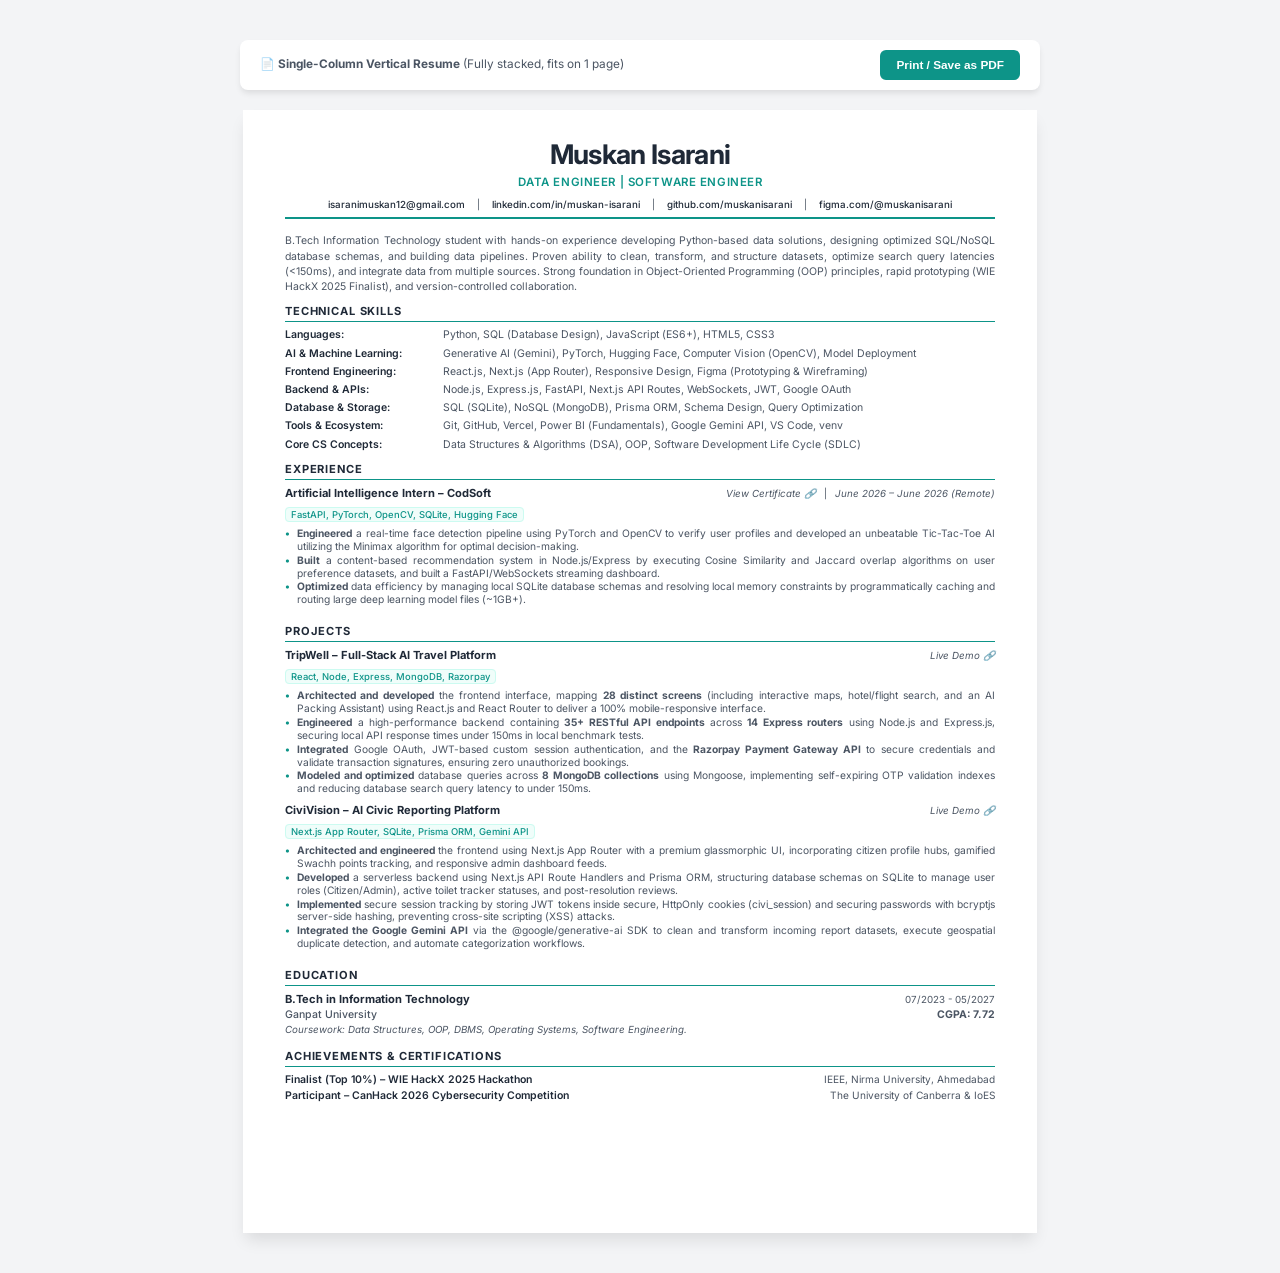
==== resume.html @ 42363450 "Initial commit of Muskan Isarani Portfolio" ====
<!DOCTYPE html>
<html lang="en">
<head>
    <meta charset="UTF-8">
    <meta name="viewport" content="width=device-width, initial-scale=1.0">
    <title>Muskan Isarani - Resume</title>
    <!-- Google Fonts: Inter for premium, clean typography -->
    <link rel="preconnect" href="https://fonts.googleapis.com">
    <link rel="preconnect" href="https://fonts.gstatic.com" crossorigin>
    <link href="https://fonts.googleapis.com/css2?family=Inter:wght@300;400;500;600;700&display=swap" rel="stylesheet">
    
    <style>
        :root {
            --primary-color: #0d9488; /* Premium Teal */
            --text-dark: #1f2937;    /* Charcoal */
            --text-light: #4b5563;   /* Slate Gray */
            --border-color: #e5e7eb; /* Soft border */
        }

        html {
            font-size: 13.5px;
        }

        /* Base Reset */
        * {
            box-sizing: border-box;
            margin: 0;
            padding: 0;
        }

        body {
            font-family: 'Inter', sans-serif;
            color: var(--text-dark);
            line-height: 1.35;
            background-color: #f3f4f6;
            padding: 40px 0;
            -webkit-font-smoothing: antialiased;
        }

        /* Non-Printable Floating Action Bar */
        .action-bar {
            max-width: 800px;
            margin: 0 auto 20px auto;
            display: flex;
            justify-content: space-between;
            align-items: center;
            padding: 10px 20px;
            background: #fff;
            border-radius: 8px;
            box-shadow: 0 4px 6px -1px rgba(0, 0, 0, 0.1);
        }

        .action-bar span {
            font-size: 0.875rem;
            color: var(--text-light);
        }

        .btn-print {
            background-color: var(--primary-color);
            color: white;
            border: none;
            padding: 8px 16px;
            font-weight: 600;
            border-radius: 6px;
            cursor: pointer;
            font-size: 0.875rem;
            transition: background 0.2s;
        }

        .btn-print:hover {
            background-color: #0f766e;
        }

        /* A4 Page Container (Pure Single Column Layout) */
        .page {
            width: 210mm;
            min-height: 297mm;
            height: 297mm; /* Enforce single page height */
            background: #fff;
            margin: 0 auto;
            padding: 30px 42px 20px 42px; /* Adjusted padding to ensure everything fits on 1 page */
            box-shadow: 0 10px 15px -3px rgba(0, 0, 0, 0.1);
            position: relative;
            display: flex;
            flex-direction: column;
            overflow: hidden; /* Prevent overflow onto page 2 */
        }

        /* Header Section */
        header {
            text-align: center;
            margin-bottom: 14px;
            border-bottom: 2px solid var(--primary-color);
            padding-bottom: 6px;
        }

        header h1 {
            font-size: 2rem;
            font-weight: 700;
            color: var(--text-dark);
            letter-spacing: -0.025em;
            line-height: 1.1;
        }

        header .subtitle {
            font-size: 0.85rem;
            font-weight: 600;
            color: var(--primary-color);
            margin-top: 5px;
            text-transform: uppercase;
            letter-spacing: 0.05em;
        }

        /* Horizontal Contact Details Row */
        .contact-row {
            display: flex;
            justify-content: center;
            flex-wrap: wrap;
            gap: 12px;
            font-size: 0.725rem;
            color: var(--text-light);
            margin-top: 8px;
        }

        .contact-row a {
            color: var(--text-dark);
            text-decoration: none;
            font-weight: 500;
            display: flex;
            align-items: center;
        }

        .contact-row a:hover {
            color: var(--primary-color);
            text-decoration: underline;
        }

        /* Summary Statement */
        .summary-box {
            font-size: 0.78rem;
            color: var(--text-light);
            margin-bottom: 10px;
            text-align: justify;
            line-height: 1.45;
        }

        /* Section Headings */
        section {
            margin-bottom: 10px;
        }

        section h2 {
            font-size: 0.825rem;
            font-weight: 700;
            color: var(--text-dark);
            text-transform: uppercase;
            letter-spacing: 0.075em;
            border-bottom: 1.5px solid var(--primary-color);
            padding-bottom: 2px;
            margin-bottom: 6px;
        }

        /* Skills Section */
        .skills-grid {
            display: flex;
            flex-direction: column;
            gap: 4px;
        }

        .skills-row {
            font-size: 0.78rem;
            line-height: 1.35;
        }

        .skills-row strong {
            color: var(--text-dark);
            font-weight: 600;
            display: inline-block;
            width: 155px;
        }

        .skills-row span {
            color: var(--text-light);
        }

        /* Experience & Project Entry Styling */
        .experience-item, .project-item {
            margin-bottom: 8px;
        }

        .experience-header, .project-header {
            display: flex;
            justify-content: space-between;
            align-items: baseline;
            margin-bottom: 2px;
        }

        .experience-title-container, .project-title-container {
            display: flex;
            align-items: center;
            flex-wrap: wrap;
            gap: 8px;
        }

        .experience-title, .project-title {
            font-size: 0.825rem;
            font-weight: 700;
            color: var(--text-dark);
        }

        /* Clickable Certificate inside experience */
        .experience-title a {
            color: var(--text-dark);
            text-decoration: none;
            border-bottom: 1px dashed var(--primary-color);
        }
        .experience-title a:hover {
            color: var(--primary-color);
            border-bottom-style: solid;
        }

        .experience-tech, .project-tech {
            font-size: 0.7rem;
            font-weight: 500;
            color: var(--primary-color);
            background-color: #f0fdfa;
            padding: 1px 5px;
            border-radius: 4px;
            border: 0.5px solid #ccfbf1;
        }

        .experience-date, .project-link {
            font-size: 0.725rem;
            color: var(--text-light);
            text-decoration: none;
            font-style: italic;
        }

        .project-link:hover {
            text-decoration: underline;
            color: var(--primary-color);
        }

        .experience-bullets, .project-bullets {
            list-style-type: none;
            padding-left: 0;
        }

        .experience-bullets li, .project-bullets li {
            position: relative;
            padding-left: 12px;
            font-size: 0.76rem;
            color: var(--text-light);
            margin-bottom: 1px;
            text-align: justify;
            line-height: 1.25;
        }

        .experience-bullets li::before, .project-bullets li::before {
            content: "•";
            color: var(--primary-color);
            font-weight: bold;
            position: absolute;
            left: 0;
            top: 0;
        }

        /* Education Layout */
        .edu-item {
            margin-bottom: 2px;
        }

        .edu-header {
            display: flex;
            justify-content: space-between;
            align-items: baseline;
        }

        .edu-degree {
            font-size: 0.825rem;
            font-weight: 700;
            color: var(--text-dark);
        }

        .edu-date {
            font-size: 0.725rem;
            color: var(--text-light);
        }

        .edu-school {
            font-size: 0.78rem;
            color: var(--text-light);
            display: flex;
            justify-content: space-between;
            margin-top: 1px;
            font-weight: 500;
        }

        .edu-courses {
            font-size: 0.725rem;
            color: var(--text-light);
            margin-top: 2px;
            font-style: italic;
            line-height: 1.3;
        }

        /* Achievements / Certifications Styling */
        .cert-list {
            display: flex;
            flex-direction: column;
            gap: 2px;
        }

        .cert-item {
            display: flex;
            justify-content: space-between;
            font-size: 0.78rem;
            line-height: 1.35;
        }

        .cert-name {
            font-weight: 600;
            color: var(--text-dark);
        }

        .cert-name a {
            color: var(--text-dark);
            text-decoration: none;
            transition: all 0.2s;
        }

        .cert-name a:hover {
            color: var(--primary-color);
            text-decoration: underline;
        }

        .cert-issuer {
            color: var(--text-light);
            font-size: 0.75rem;
            text-align: right;
        }

        /* Responsive Preview */
        @media screen and (max-width: 900px) {
            body {
                padding: 10px;
                background-color: #fff;
            }
            .action-bar {
                max-width: 100%;
            }
            .page {
                width: 100%;
                height: auto;
                min-height: initial;
                padding: 20px;
                box-shadow: none;
            }
        }

        /* Print Settings for standard single-page PDF generation */
        @media print {
            @page {
                size: A4;
                margin: 0;
            }
            body {
                background-color: #fff;
                padding: 0;
            }
            .action-bar {
                display: none !important;
            }
            .page {
                box-shadow: none;
                margin: 0;
                padding: 28px 42px 12px 42px;
                width: 210mm;
                height: 297mm;
                overflow: hidden;
            }
            header {
                margin-bottom: 6px !important;
            }
            .summary-box {
                margin-bottom: 6px !important;
            }
            section {
                margin-bottom: 6px !important;
            }
            .experience-item, .project-item {
                margin-bottom: 4px !important;
            }
            :root {
                --primary-color: #0f766e;
                --text-dark: #000;
                --text-light: #27272a;
            }
            .experience-tech, .project-tech {
                background-color: transparent;
                border: none;
                padding: 0;
                font-weight: bold;
            }
            .cert-name a, .experience-title a {
                border-bottom: none;
            }
        }
    </style>
</head>
<body>

    <!-- Floating Action Bar for Previewer -->
    <div class="action-bar">
        <span>📄 <strong>Single-Column Vertical Resume</strong> (Fully stacked, fits on 1 page)</span>
        <button class="btn-print" onclick="window.print()">Print / Save as PDF</button>
    </div>

    <!-- The actual A4 Resume Sheet -->
    <div class="page">
        
        <!-- Header -->
        <header>
            <h1>Muskan Isarani</h1>
            <div class="subtitle">Data Engineer | Software Engineer</div>
            <div class="contact-row">
                <a href="mailto:isaranimuskan12@gmail.com">isaranimuskan12@gmail.com</a> |
                <a href="https://www.linkedin.com/in/muskan-isarani-6598b2292" target="_blank">linkedin.com/in/muskan-isarani</a> |
                <a href="https://github.com/muskanisarani" target="_blank">github.com/muskanisarani</a> |
                <a href="https://figma.com/@muskanisarani" target="_blank">figma.com/@muskanisarani</a>
            </div>
        </header>

        <!-- Professional Summary -->
        <div class="summary-box">
            B.Tech Information Technology student with hands-on experience developing Python-based data solutions, designing optimized SQL/NoSQL database schemas, and building data pipelines. Proven ability to clean, transform, and structure datasets, optimize search query latencies (<150ms), and integrate data from multiple sources. Strong foundation in Object-Oriented Programming (OOP) principles, rapid prototyping (WIE HackX 2025 Finalist), and version-controlled collaboration.
        </div>

        <!-- Skills Section -->
        <section>
            <h2>Technical Skills</h2>
            <div class="skills-grid">
                <div class="skills-row">
                    <strong>Languages:</strong> <span>Python, SQL (Database Design), JavaScript (ES6+), HTML5, CSS3</span>
                </div>
                <div class="skills-row">
                    <strong>AI & Machine Learning:</strong> <span>Generative AI (Gemini), PyTorch, Hugging Face, Computer Vision (OpenCV), Model Deployment</span>
                </div>
                <div class="skills-row">
                    <strong>Frontend Engineering:</strong> <span>React.js, Next.js (App Router), Responsive Design, Figma (Prototyping & Wireframing)</span>
                </div>
                <div class="skills-row">
                    <strong>Backend & APIs:</strong> <span>Node.js, Express.js, FastAPI, Next.js API Routes, WebSockets, JWT, Google OAuth</span>
                </div>
                <div class="skills-row">
                    <strong>Database & Storage:</strong> <span>SQL (SQLite), NoSQL (MongoDB), Prisma ORM, Schema Design, Query Optimization</span>
                </div>
                <div class="skills-row">
                    <strong>Tools & Ecosystem:</strong> <span>Git, GitHub, Vercel, Power BI (Fundamentals), Google Gemini API, VS Code, venv</span>
                </div>
                <div class="skills-row">
                    <strong>Core CS Concepts:</strong> <span>Data Structures & Algorithms (DSA), OOP, Software Development Life Cycle (SDLC)</span>
                </div>
            </div>
        </section>

        <!-- Experience Section -->
        <section>
            <h2>Experience</h2>
            <div class="experience-item">
                <div class="experience-header">
                    <span class="experience-title">Artificial Intelligence Intern – CodSoft</span>
                    <div style="display: flex; align-items: baseline; gap: 8px; flex-shrink: 0; white-space: nowrap;">
                        <a href="https://drive.google.com/file/d/11BqwHcgQ6xSdrGNq6m_fzg6-Cg9ao299/view?usp=drive_link" class="project-link" target="_blank">View Certificate 🔗</a>
                        <span style="color: var(--text-light); font-size: 0.725rem;">|</span>
                        <span class="experience-date">June 2026 – June 2026 (Remote)</span>
                    </div>
                </div>
                <div style="margin-top: 3px; margin-bottom: 5px;">
                    <span class="experience-tech">FastAPI, PyTorch, OpenCV, SQLite, Hugging Face</span>
                </div>
                <ul class="experience-bullets">
                    <li><strong>Engineered</strong> a real-time face detection pipeline using PyTorch and OpenCV to verify user profiles and developed an unbeatable Tic-Tac-Toe AI utilizing the Minimax algorithm for optimal decision-making.</li>
                    <li><strong>Built</strong> a content-based recommendation system in Node.js/Express by executing Cosine Similarity and Jaccard overlap algorithms on user preference datasets, and built a FastAPI/WebSockets streaming dashboard.</li>
                    <li><strong>Optimized</strong> data efficiency by managing local SQLite database schemas and resolving local memory constraints by programmatically caching and routing large deep learning model files (~1GB+).</li>
                </ul>
            </div>
        </section>

        <!-- Projects Section -->
        <section>
            <h2>Projects</h2>

            <!-- Project 1: TripWell -->
            <div class="project-item">
                <div class="project-header">
                    <span class="project-title">TripWell – Full-Stack AI Travel Platform</span>
                    <a href="https://travel-tourism-usj1.vercel.app/" class="project-link" target="_blank">Live Demo 🔗</a>
                </div>
                <div style="margin-top: 3px; margin-bottom: 5px;">
                    <span class="project-tech">React, Node, Express, MongoDB, Razorpay</span>
                </div>
                <ul class="project-bullets">
                    <li><strong>Architected and developed</strong> the frontend interface, mapping <strong>28 distinct screens</strong> (including interactive maps, hotel/flight search, and an AI Packing Assistant) using React.js and React Router to deliver a 100% mobile-responsive interface.</li>
                    <li><strong>Engineered</strong> a high-performance backend containing <strong>35+ RESTful API endpoints</strong> across <strong>14 Express routers</strong> using Node.js and Express.js, securing local API response times under 150ms in local benchmark tests.</li>
                    <li><strong>Integrated</strong> Google OAuth, JWT-based custom session authentication, and the <strong>Razorpay Payment Gateway API</strong> to secure credentials and validate transaction signatures, ensuring zero unauthorized bookings.</li>
                    <li><strong>Modeled and optimized</strong> database queries across <strong>8 MongoDB collections</strong> using Mongoose, implementing self-expiring OTP validation indexes and reducing database search query latency to under 150ms.</li>
                </ul>
            </div>

            <!-- Project 2: CiviVision -->
            <div class="project-item">
                <div class="project-header">
                    <span class="project-title">CiviVision – AI Civic Reporting Platform</span>
                    <a href="https://civi-vision-z3n9.vercel.app/" class="project-link" target="_blank">Live Demo 🔗</a>
                </div>
                <div style="margin-top: 3px; margin-bottom: 5px;">
                    <span class="project-tech">Next.js App Router, SQLite, Prisma ORM, Gemini API</span>
                </div>
                <ul class="project-bullets">
                    <li><strong>Architected and engineered</strong> the frontend using Next.js App Router with a premium glassmorphic UI, incorporating citizen profile hubs, gamified Swachh points tracking, and responsive admin dashboard feeds.</li>
                    <li><strong>Developed</strong> a serverless backend using Next.js API Route Handlers and Prisma ORM, structuring database schemas on SQLite to manage user roles (Citizen/Admin), active toilet tracker statuses, and post-resolution reviews.</li>
                    <li><strong>Implemented</strong> secure session tracking by storing JWT tokens inside secure, HttpOnly cookies (civi_session) and securing passwords with bcryptjs server-side hashing, preventing cross-site scripting (XSS) attacks.</li>
                    <li><strong>Integrated the Google Gemini API</strong> via the @google/generative-ai SDK to clean and transform incoming report datasets, execute geospatial duplicate detection, and automate categorization workflows.</li>
                </ul>
            </div>
        </section>

        <!-- Education Section -->
        <section>
            <h2>Education</h2>
            <div class="edu-item">
                <div class="edu-header">
                    <span class="edu-degree">B.Tech in Information Technology</span>
                    <span class="edu-date">07/2023 - 05/2027</span>
                </div>
                <div class="edu-school">
                    <span>Ganpat University</span>
                    <strong>CGPA: 7.72</strong>
                </div>
                <div class="edu-courses">
                    Coursework: Data Structures, OOP, DBMS, Operating Systems, Software Engineering.
                </div>
            </div>
        </section>

        <!-- Achievements & Certifications Section -->
        <section>
            <h2>Achievements & Certifications</h2>
            <div class="cert-list">
                <div class="cert-item">
                    <span class="cert-name">
                        <a href="https://drive.google.com/file/d/1sWoZy0iqPy7rMLduyPLe1GUw33VlidmS/view?usp=drive_link" target="_blank">Finalist (Top 10%) – WIE HackX 2025 Hackathon</a>
                    </span>
                    <span class="cert-issuer">IEEE, Nirma University, Ahmedabad</span>
                </div>
                <div class="cert-item">
                    <span class="cert-name">
                        <a href="https://drive.google.com/file/d/1J5R0LzPWki7Vxp1uyw0KOpNTyVMEapX8/view?usp=drive_link" target="_blank">Participant – CanHack 2026 Cybersecurity Competition</a>
                    </span>
                    <span class="cert-issuer">The University of Canberra & IoES</span>
                </div>
            </div>
        </section>

    </div>

</body>
</html>
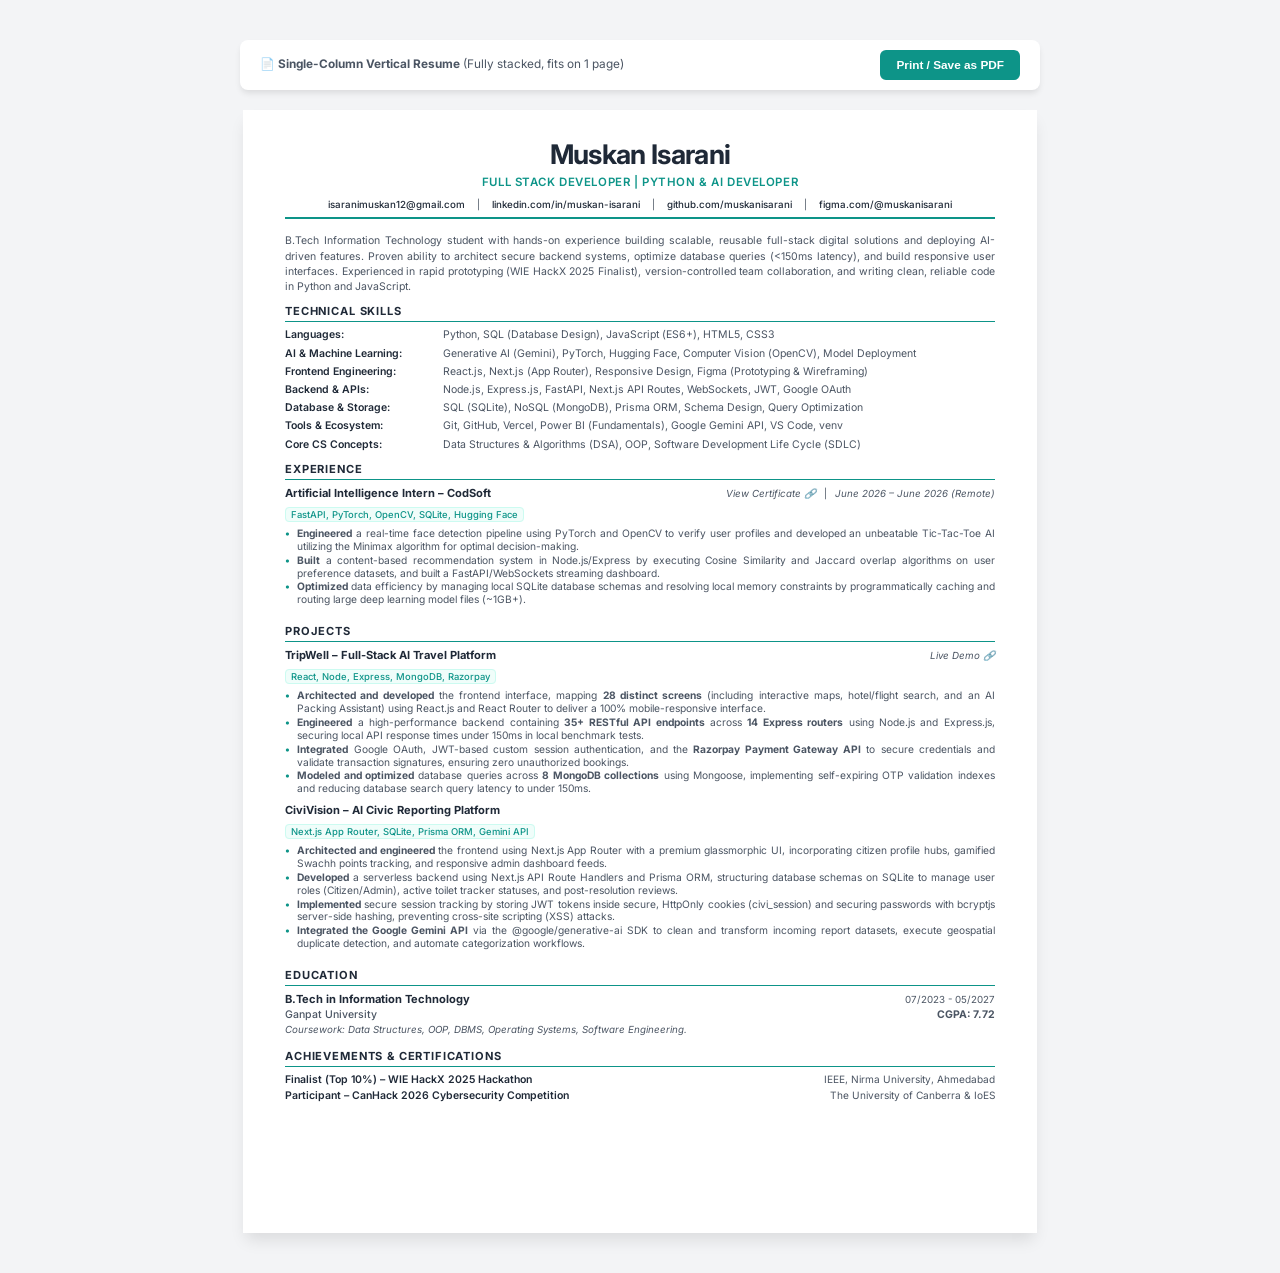
==== commit 1b419095: "Update title to Full Stack Developer and remove CiviVision live demo link" ====
--- a/resume.html
+++ b/resume.html
@@ -422,7 +422,7 @@
         <!-- Header -->
         <header>
             <h1>Muskan Isarani</h1>
-            <div class="subtitle">Data Engineer | Software Engineer</div>
+            <div class="subtitle">FULL STACK DEVELOPER | PYTHON & AI DEVELOPER</div>
             <div class="contact-row">
                 <a href="mailto:isaranimuskan12@gmail.com">isaranimuskan12@gmail.com</a> |
                 <a href="https://www.linkedin.com/in/muskan-isarani-6598b2292" target="_blank">linkedin.com/in/muskan-isarani</a> |
@@ -433,7 +433,7 @@
 
         <!-- Professional Summary -->
         <div class="summary-box">
-            B.Tech Information Technology student with hands-on experience developing Python-based data solutions, designing optimized SQL/NoSQL database schemas, and building data pipelines. Proven ability to clean, transform, and structure datasets, optimize search query latencies (<150ms), and integrate data from multiple sources. Strong foundation in Object-Oriented Programming (OOP) principles, rapid prototyping (WIE HackX 2025 Finalist), and version-controlled collaboration.
+            B.Tech Information Technology student with hands-on experience building scalable, reusable full-stack digital solutions and deploying AI-driven features. Proven ability to architect secure backend systems, optimize database queries (&lt;150ms latency), and build responsive user interfaces. Experienced in rapid prototyping (WIE HackX 2025 Finalist), version-controlled team collaboration, and writing clean, reliable code in Python and JavaScript.
         </div>
 
         <!-- Skills Section -->
@@ -512,7 +512,6 @@
             <div class="project-item">
                 <div class="project-header">
                     <span class="project-title">CiviVision – AI Civic Reporting Platform</span>
-                    <a href="https://civi-vision-z3n9.vercel.app/" class="project-link" target="_blank">Live Demo 🔗</a>
                 </div>
                 <div style="margin-top: 3px; margin-bottom: 5px;">
                     <span class="project-tech">Next.js App Router, SQLite, Prisma ORM, Gemini API</span>
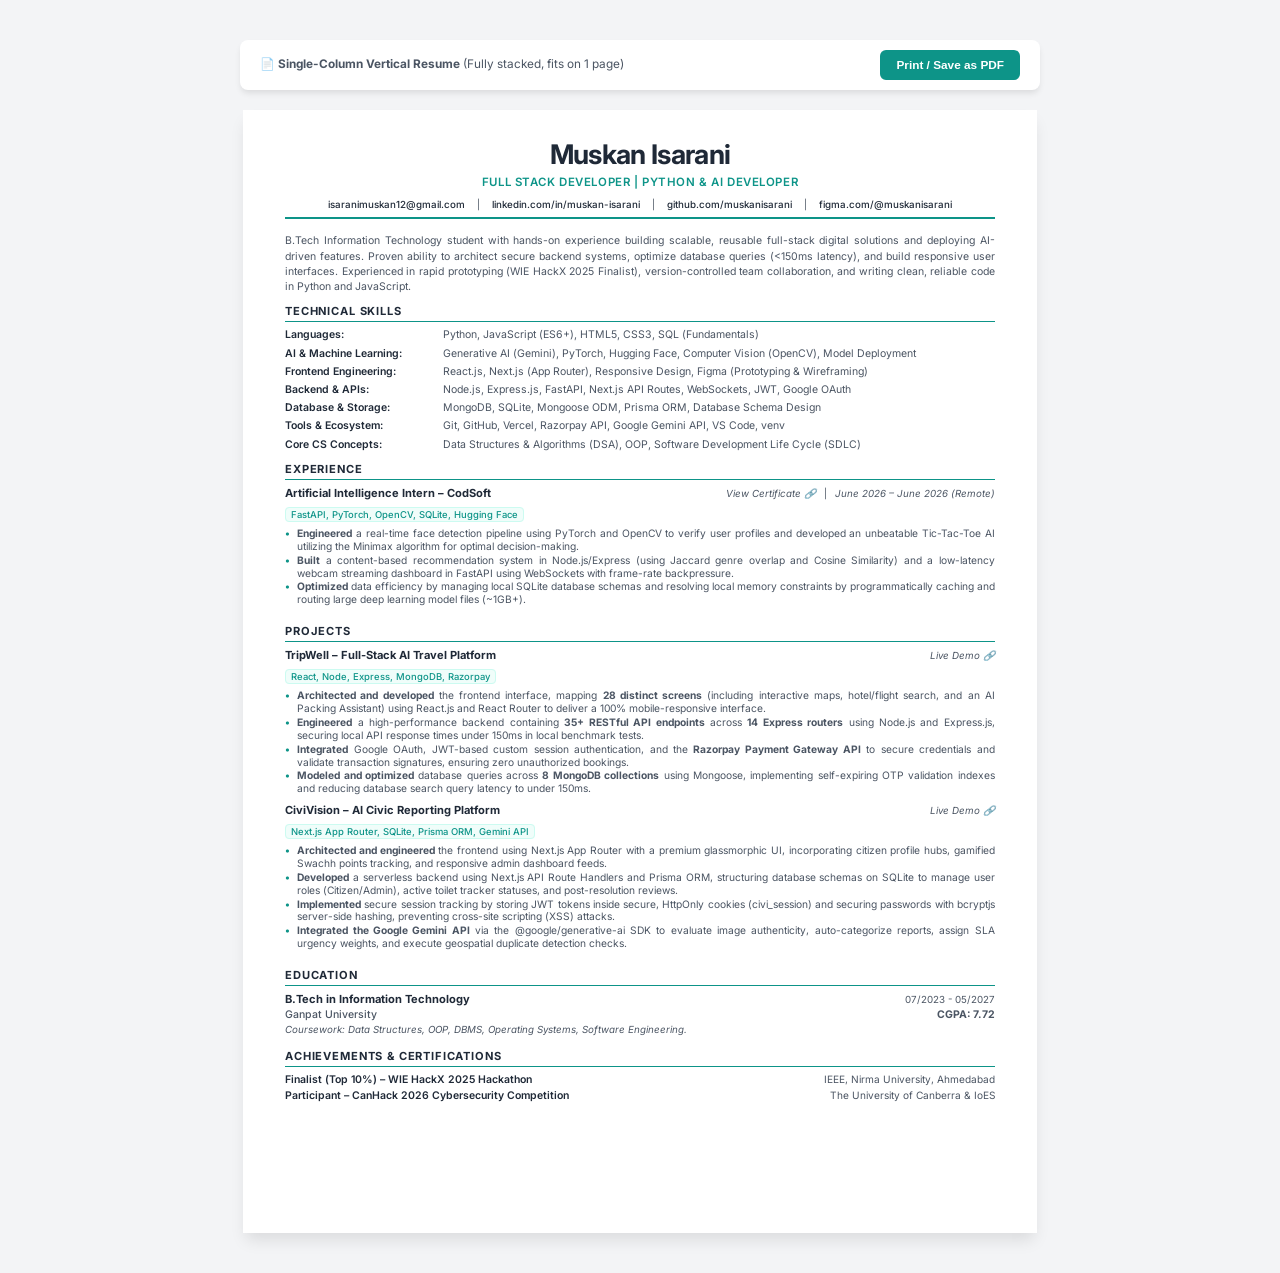
==== commit 4f4686b4: "Update title to Full Stack Developer and CiviVision URL to https://civivision.vercel.app/" ====
--- a/resume.html
+++ b/resume.html
@@ -441,7 +441,7 @@
             <h2>Technical Skills</h2>
             <div class="skills-grid">
                 <div class="skills-row">
-                    <strong>Languages:</strong> <span>Python, SQL (Database Design), JavaScript (ES6+), HTML5, CSS3</span>
+                    <strong>Languages:</strong> <span>Python, JavaScript (ES6+), HTML5, CSS3, SQL (Fundamentals)</span>
                 </div>
                 <div class="skills-row">
                     <strong>AI & Machine Learning:</strong> <span>Generative AI (Gemini), PyTorch, Hugging Face, Computer Vision (OpenCV), Model Deployment</span>
@@ -453,10 +453,10 @@
                     <strong>Backend & APIs:</strong> <span>Node.js, Express.js, FastAPI, Next.js API Routes, WebSockets, JWT, Google OAuth</span>
                 </div>
                 <div class="skills-row">
-                    <strong>Database & Storage:</strong> <span>SQL (SQLite), NoSQL (MongoDB), Prisma ORM, Schema Design, Query Optimization</span>
-                </div>
-                <div class="skills-row">
-                    <strong>Tools & Ecosystem:</strong> <span>Git, GitHub, Vercel, Power BI (Fundamentals), Google Gemini API, VS Code, venv</span>
+                    <strong>Database & Storage:</strong> <span>MongoDB, SQLite, Mongoose ODM, Prisma ORM, Database Schema Design</span>
+                </div>
+                <div class="skills-row">
+                    <strong>Tools & Ecosystem:</strong> <span>Git, GitHub, Vercel, Razorpay API, Google Gemini API, VS Code, venv</span>
                 </div>
                 <div class="skills-row">
                     <strong>Core CS Concepts:</strong> <span>Data Structures & Algorithms (DSA), OOP, Software Development Life Cycle (SDLC)</span>
@@ -481,7 +481,7 @@
                 </div>
                 <ul class="experience-bullets">
                     <li><strong>Engineered</strong> a real-time face detection pipeline using PyTorch and OpenCV to verify user profiles and developed an unbeatable Tic-Tac-Toe AI utilizing the Minimax algorithm for optimal decision-making.</li>
-                    <li><strong>Built</strong> a content-based recommendation system in Node.js/Express by executing Cosine Similarity and Jaccard overlap algorithms on user preference datasets, and built a FastAPI/WebSockets streaming dashboard.</li>
+                    <li><strong>Built</strong> a content-based recommendation system in Node.js/Express (using Jaccard genre overlap and Cosine Similarity) and a low-latency webcam streaming dashboard in FastAPI using WebSockets with frame-rate backpressure.</li>
                     <li><strong>Optimized</strong> data efficiency by managing local SQLite database schemas and resolving local memory constraints by programmatically caching and routing large deep learning model files (~1GB+).</li>
                 </ul>
             </div>
@@ -512,6 +512,7 @@
             <div class="project-item">
                 <div class="project-header">
                     <span class="project-title">CiviVision – AI Civic Reporting Platform</span>
+                    <a href="https://civivision.vercel.app/" class="project-link" target="_blank">Live Demo 🔗</a>
                 </div>
                 <div style="margin-top: 3px; margin-bottom: 5px;">
                     <span class="project-tech">Next.js App Router, SQLite, Prisma ORM, Gemini API</span>
@@ -520,7 +521,7 @@
                     <li><strong>Architected and engineered</strong> the frontend using Next.js App Router with a premium glassmorphic UI, incorporating citizen profile hubs, gamified Swachh points tracking, and responsive admin dashboard feeds.</li>
                     <li><strong>Developed</strong> a serverless backend using Next.js API Route Handlers and Prisma ORM, structuring database schemas on SQLite to manage user roles (Citizen/Admin), active toilet tracker statuses, and post-resolution reviews.</li>
                     <li><strong>Implemented</strong> secure session tracking by storing JWT tokens inside secure, HttpOnly cookies (civi_session) and securing passwords with bcryptjs server-side hashing, preventing cross-site scripting (XSS) attacks.</li>
-                    <li><strong>Integrated the Google Gemini API</strong> via the @google/generative-ai SDK to clean and transform incoming report datasets, execute geospatial duplicate detection, and automate categorization workflows.</li>
+                    <li><strong>Integrated the Google Gemini API</strong> via the @google/generative-ai SDK to evaluate image authenticity, auto-categorize reports, assign SLA urgency weights, and execute geospatial duplicate detection checks.</li>
                 </ul>
             </div>
         </section>
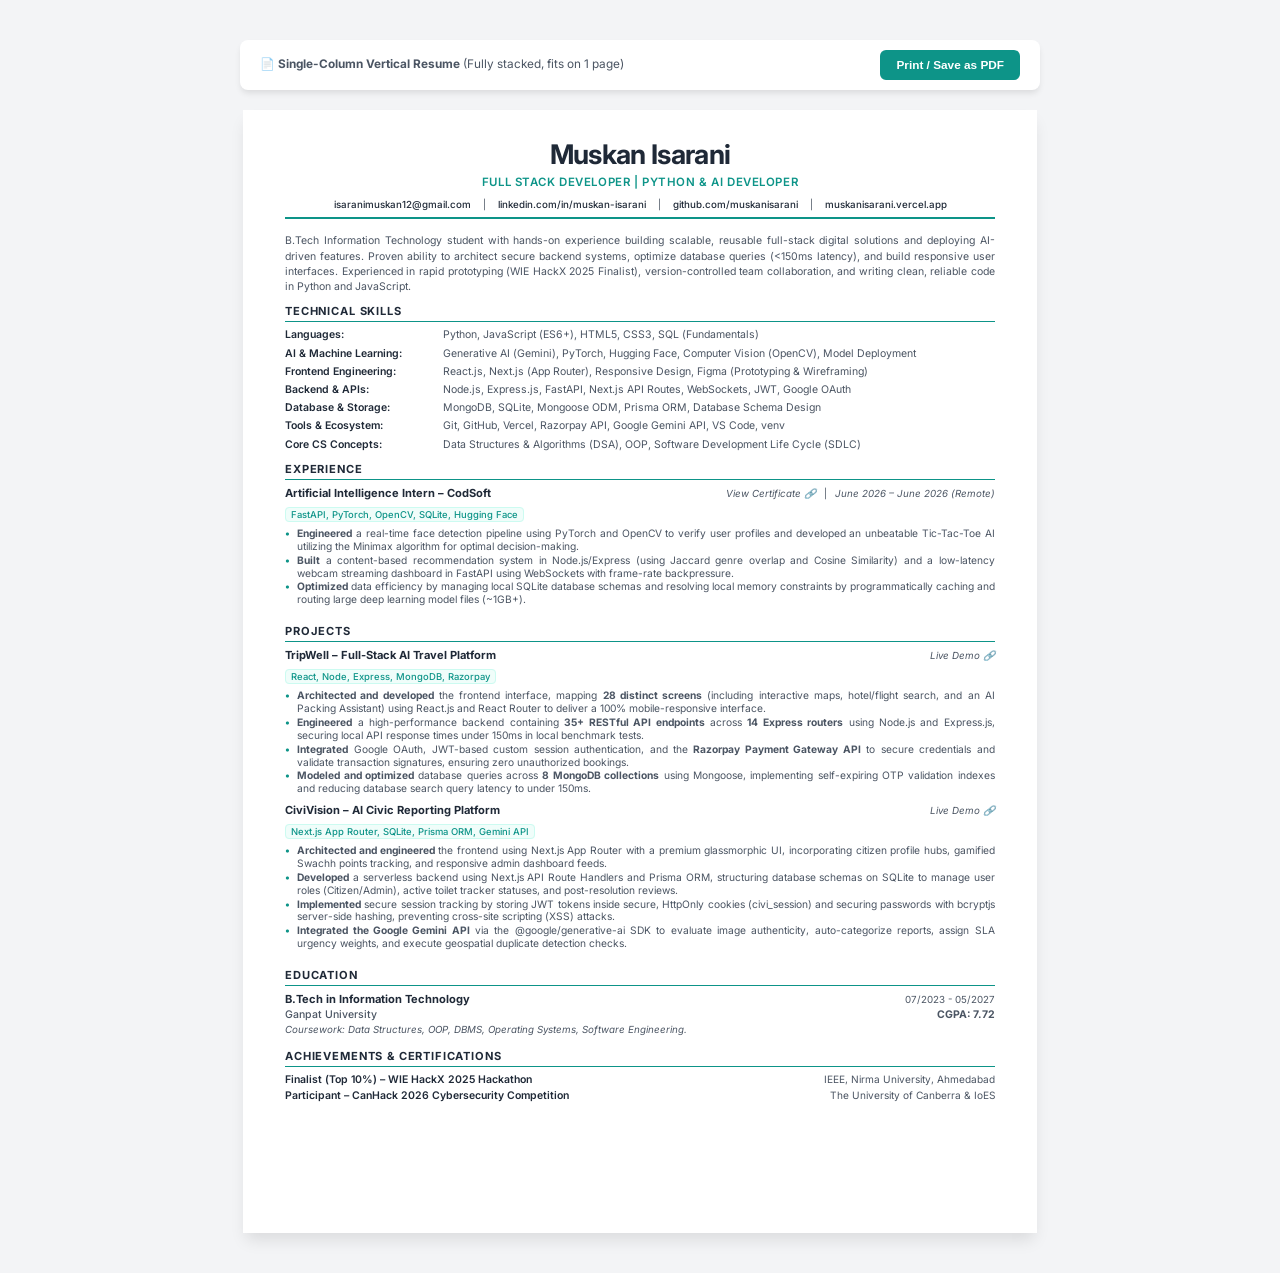
==== commit 4193f9cf: "Replace Figma link with live portfolio URL in resume header" ====
--- a/resume.html
+++ b/resume.html
@@ -427,7 +427,7 @@
                 <a href="mailto:isaranimuskan12@gmail.com">isaranimuskan12@gmail.com</a> |
                 <a href="https://www.linkedin.com/in/muskan-isarani-6598b2292" target="_blank">linkedin.com/in/muskan-isarani</a> |
                 <a href="https://github.com/muskanisarani" target="_blank">github.com/muskanisarani</a> |
-                <a href="https://figma.com/@muskanisarani" target="_blank">figma.com/@muskanisarani</a>
+                <a href="https://muskanisarani.vercel.app/" target="_blank">muskanisarani.vercel.app</a>
             </div>
         </header>
 
@@ -495,7 +495,7 @@
             <div class="project-item">
                 <div class="project-header">
                     <span class="project-title">TripWell – Full-Stack AI Travel Platform</span>
-                    <a href="https://travel-tourism-usj1.vercel.app/" class="project-link" target="_blank">Live Demo 🔗</a>
+                    <a href="https://tripwell1.vercel.app/" class="project-link" target="_blank">Live Demo 🔗</a>
                 </div>
                 <div style="margin-top: 3px; margin-bottom: 5px;">
                     <span class="project-tech">React, Node, Express, MongoDB, Razorpay</span>
